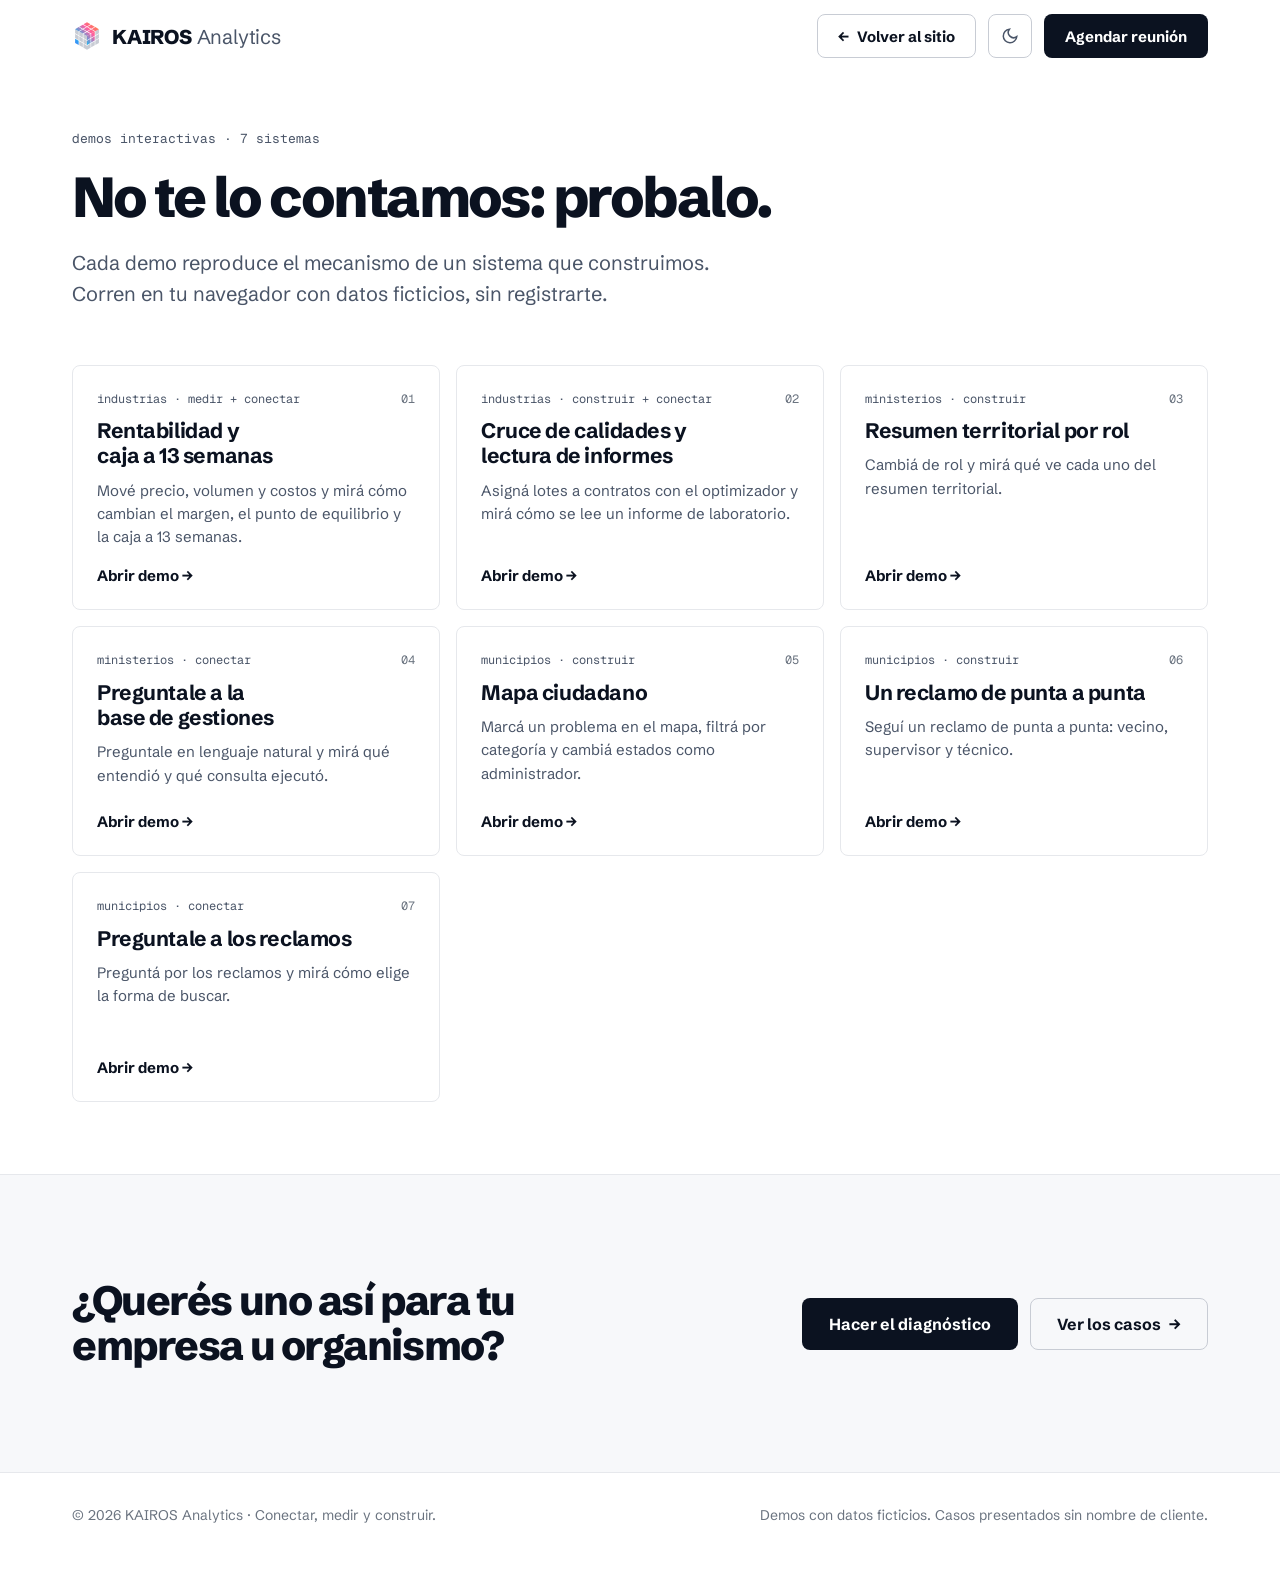
==== demo/index.html @ cbc5ab79 "Demos en una página aparte (/demo); la landing enlaza desde el inicio, el menú y Qué hacemos Co-Auth" ====
<!doctype html>
<html lang="es">
<head>
  <meta charset="utf-8" />
  <meta name="viewport" content="width=device-width, initial-scale=1" />
  <title>Demos · KAIROS Analytics</title>
  <meta name="description" content="Demos interactivas de los sistemas que construimos: costos y caja, cruce de calidades, plataformas de gobierno, reclamos y agentes de IA. Datos ficticios, sin registrarte." />
  <meta name="theme-color" content="#ffffff" media="(prefers-color-scheme: light)" />
  <meta name="theme-color" content="#07080c" media="(prefers-color-scheme: dark)" />
  <meta property="og:type" content="website" />
  <meta property="og:locale" content="es_AR" />
  <meta property="og:site_name" content="KAIROS Analytics" />
  <meta property="og:title" content="Demos interactivas · KAIROS Analytics" />
  <meta property="og:description" content="Probá en tu navegador el mecanismo de los sistemas que construimos, con datos ficticios." />
  <link rel="icon" href="data:image/svg+xml,%3Csvg xmlns='http://www.w3.org/2000/svg' viewBox='0 0 48 48'%3E%3Cdefs%3E%3ClinearGradient id='g' gradientUnits='userSpaceOnUse' x1='0' y1='48' x2='48' y2='0'%3E%3Cstop offset='0' stop-color='%236a5cff'/%3E%3Cstop offset='0.35' stop-color='%2319b8f0'/%3E%3Cstop offset='0.62' stop-color='%23ff5fa2'/%3E%3Cstop offset='0.8' stop-color='%23ff7a59'/%3E%3Cstop offset='1' stop-color='%23ffcb57'/%3E%3C/linearGradient%3E%3C/defs%3E%3Cg fill='%23a9aeb9'%3E%3Cpolygon points='24.00,24.00 18.29,20.70 18.29,27.30 24.00,30.60'/%3E%3Cpolygon points='24.00,31.70 18.29,28.40 18.29,35.00 24.00,38.30'/%3E%3Cpolygon points='24.00,39.40 18.29,36.10 18.29,42.70 24.00,46.00'/%3E%3Cpolygon points='17.33,20.15 11.62,16.85 11.62,23.45 17.33,26.75'/%3E%3Cpolygon points='17.33,27.85 11.62,24.55 11.62,31.15 17.33,34.45'/%3E%3Cpolygon points='17.33,35.55 11.62,32.25 11.62,38.85 17.33,42.15'/%3E%3Cpolygon points='10.67,16.30 4.95,13.00 4.95,19.60 10.67,22.90'/%3E%3Cpolygon points='10.67,24.00 4.95,20.70 4.95,27.30 10.67,30.60'/%3E%3Cpolygon points='24.00,39.40 29.71,36.10 29.71,42.70 24.00,46.00'/%3E%3Cpolygon points='30.67,35.55 36.38,32.25 36.38,38.85 30.67,42.15'/%3E%3Cpolygon points='37.34,16.30 43.05,13.00 43.05,19.60 37.34,22.90'/%3E%3Cpolygon points='37.34,24.00 43.05,20.70 43.05,27.30 37.34,30.60'/%3E%3Cpolygon points='37.34,31.70 43.05,28.40 43.05,35.00 37.34,38.30'/%3E%3C/g%3E%3Cg fill='url%28%23g%29'%3E%3Cpolygon points='10.67,31.70 4.95,28.40 4.95,35.00 10.67,38.30'/%3E%3Cpolygon points='24.00,24.00 29.71,20.70 29.71,27.30 24.00,30.60'/%3E%3Cpolygon points='24.00,31.70 29.71,28.40 29.71,35.00 24.00,38.30'/%3E%3Cpolygon points='30.67,20.15 36.38,16.85 36.38,23.45 30.67,26.75'/%3E%3Cpolygon points='30.67,27.85 36.38,24.55 36.38,31.15 30.67,34.45'/%3E%3Cpolygon points='24.00,24.00 29.71,20.70 24.00,17.40 18.29,20.70'/%3E%3Cpolygon points='17.33,20.15 23.05,16.85 17.33,13.55 11.62,16.85'/%3E%3Cpolygon points='10.67,16.30 16.38,13.00 10.66,9.70 4.95,13.00'/%3E%3Cpolygon points='30.67,20.15 36.38,16.85 30.67,13.55 24.95,16.85'/%3E%3Cpolygon points='24.00,16.30 29.71,13.00 24.00,9.70 18.29,13.00'/%3E%3Cpolygon points='17.33,12.45 23.05,9.15 17.33,5.85 11.62,9.15'/%3E%3Cpolygon points='37.34,16.30 43.05,13.00 37.33,9.70 31.62,13.00'/%3E%3Cpolygon points='30.67,12.45 36.38,9.15 30.67,5.85 24.95,9.15'/%3E%3Cpolygon points='24.00,8.60 29.71,5.30 24.00,2.00 18.29,5.30'/%3E%3C/g%3E%3C/svg%3E" />
  <link rel="preconnect" href="https://fonts.googleapis.com" />
  <link rel="preconnect" href="https://fonts.gstatic.com" crossorigin />
  <link rel="stylesheet" href="https://fonts.googleapis.com/css2?family=Schibsted+Grotesk:wght@400;500;700;800&family=Geist+Mono:wght@400;500&display=swap" />
  <link rel="stylesheet" href="../tokens.css" />
  <link rel="stylesheet" href="../styles.css" />
  <script>try { var t = localStorage.getItem("theme"); if (t) document.documentElement.dataset.theme = t; } catch (e) {}</script>
</head>
<body class="demo-page">
<a class="skip" href="#main">Saltar al contenido</a>

<header class="nav" id="nav">
  <div class="wrap nav-bar">
    <a class="logo" href="../" aria-label="Volver al inicio">
      <svg class="logo-mark" aria-hidden="true" width="30" height="30" viewBox="0 0 48 48">
        <defs><linearGradient id="gLogo" gradientUnits="userSpaceOnUse" x1="0" y1="48" x2="48" y2="0"><stop offset="0" style="stop-color:var(--g1)"/><stop offset="0.35" style="stop-color:var(--g2)"/><stop offset="0.62" style="stop-color:var(--g3)"/><stop offset="0.8" style="stop-color:var(--g4)"/><stop offset="1" style="stop-color:var(--g5)"/></linearGradient></defs>
        <g style="fill: var(--line-strong)"><polygon points="24.00,24.00 18.29,20.70 18.29,27.30 24.00,30.60"/><polygon points="24.00,31.70 18.29,28.40 18.29,35.00 24.00,38.30"/><polygon points="24.00,39.40 18.29,36.10 18.29,42.70 24.00,46.00"/><polygon points="17.33,20.15 11.62,16.85 11.62,23.45 17.33,26.75"/><polygon points="17.33,27.85 11.62,24.55 11.62,31.15 17.33,34.45"/><polygon points="17.33,35.55 11.62,32.25 11.62,38.85 17.33,42.15"/><polygon points="10.67,16.30 4.95,13.00 4.95,19.60 10.67,22.90"/><polygon points="10.67,24.00 4.95,20.70 4.95,27.30 10.67,30.60"/><polygon points="24.00,39.40 29.71,36.10 29.71,42.70 24.00,46.00"/><polygon points="30.67,35.55 36.38,32.25 36.38,38.85 30.67,42.15"/><polygon points="37.34,16.30 43.05,13.00 43.05,19.60 37.34,22.90"/><polygon points="37.34,24.00 43.05,20.70 43.05,27.30 37.34,30.60"/><polygon points="37.34,31.70 43.05,28.40 43.05,35.00 37.34,38.30"/></g>
        <g fill="url(#gLogo)"><polygon points="10.67,31.70 4.95,28.40 4.95,35.00 10.67,38.30"/><polygon points="24.00,24.00 29.71,20.70 29.71,27.30 24.00,30.60"/><polygon points="24.00,31.70 29.71,28.40 29.71,35.00 24.00,38.30"/><polygon points="30.67,20.15 36.38,16.85 36.38,23.45 30.67,26.75"/><polygon points="30.67,27.85 36.38,24.55 36.38,31.15 30.67,34.45"/><polygon points="24.00,24.00 29.71,20.70 24.00,17.40 18.29,20.70"/><polygon points="17.33,20.15 23.05,16.85 17.33,13.55 11.62,16.85"/><polygon points="10.67,16.30 16.38,13.00 10.66,9.70 4.95,13.00"/><polygon points="30.67,20.15 36.38,16.85 30.67,13.55 24.95,16.85"/><polygon points="24.00,16.30 29.71,13.00 24.00,9.70 18.29,13.00"/><polygon points="17.33,12.45 23.05,9.15 17.33,5.85 11.62,9.15"/><polygon points="37.34,16.30 43.05,13.00 37.33,9.70 31.62,13.00"/><polygon points="30.67,12.45 36.38,9.15 30.67,5.85 24.95,9.15"/><polygon points="24.00,8.60 29.71,5.30 24.00,2.00 18.29,5.30"/></g>
      </svg>
      <span class="logo-text"><b>KAIROS</b> Analytics</span>
    </a>
    <div class="nav-actions">
      <a class="btn btn-ghost btn-sm demo-back" href="../"><span class="arrow" aria-hidden="true">←</span> Volver al sitio</a>
      <button class="icon-btn" id="themeBtn" aria-label="Cambiar a tema oscuro" title="Cambiar tema">
        <svg class="i-moon" width="18" height="18" viewBox="0 0 24 24" fill="none" stroke="currentColor" stroke-width="2"><path d="M21 12.8A9 9 0 1 1 11.2 3a7 7 0 0 0 9.8 9.8z"/></svg>
        <svg class="i-sun" width="18" height="18" viewBox="0 0 24 24" fill="none" stroke="currentColor" stroke-width="2" stroke-linecap="round"><circle cx="12" cy="12" r="4"/><path d="M12 2v2M12 20v2M4.9 4.9l1.4 1.4M17.7 17.7l1.4 1.4M2 12h2M20 12h2M4.9 19.1l1.4-1.4M17.7 6.3l1.4-1.4"/></svg>
      </button>
      <a class="btn btn-primary btn-sm nav-cta" href="../#contacto">Agendar reunión</a>
    </div>
  </div>
</header>

<main id="main">
<section class="hero demo-hero">
  <div class="wrap">
    <div class="section-head">
      <div class="label">demos interactivas · <span id="demoCount">7</span> sistemas</div>
      <h1>No te lo contamos: probalo.</h1>
      <p class="lead">Cada demo reproduce el mecanismo de un sistema que construimos. Corren en tu navegador con datos ficticios, sin registrarte.</p>
    </div>
    <div class="demo-tiles" id="demoTiles"></div>
  </div>
</section>

<section class="section-alt demo-cta">
  <div class="wrap demo-cta-bar">
    <h2>¿Querés uno así para tu empresa u organismo?</h2>
    <div class="actions">
      <a class="btn btn-primary" href="../#contacto">Hacer el diagnóstico</a>
      <a class="btn btn-secondary" href="../#casos">Ver los casos <span class="arrow" aria-hidden="true">→</span></a>
    </div>
  </div>
</section>
</main>

<footer>
  <div class="wrap">
    <span>© <span id="year">2026</span> <span data-brand>KAIROS Analytics</span> · Conectar, medir y construir.</span>
    <span>Demos con datos ficticios. Casos presentados sin nombre de cliente.</span>
  </div>
</footer>

<!-- ============================ MODAL DEMO ============================ -->
<div class="modal" id="demoModal" role="dialog" aria-modal="true" aria-labelledby="demoTitle" hidden>
  <div class="modal-backdrop" data-close></div>
  <div class="modal-dialog">
    <div class="modal-head">
      <div>
        <h3 id="demoTitle">Demo</h3>
        <p id="demoSub"></p>
      </div>
      <div class="modal-actions">
        <button class="btn btn-ghost btn-sm" id="demoShare" type="button">Copiar enlace</button>
        <button class="icon-btn" data-close aria-label="Cerrar demo">
          <svg width="18" height="18" viewBox="0 0 24 24" fill="none" stroke="currentColor" stroke-width="2" stroke-linecap="round"><path d="M6 6l12 12M18 6L6 18"/></svg>
        </button>
      </div>
    </div>
    <div class="modal-body" id="demoBody"></div>
  </div>
</div>

<div class="toast" id="toast" role="status" aria-live="polite"></div>

<script src="../data.js"></script>
<script src="../demos.js"></script>
<script src="demo.js"></script>
</body>
</html>
---- tokens.css ----
/* ==========================================================================
   Línea estética "Mosaico de datos" — tokens
   Mismos nombres que usa landing_v2/styles.css (--bg, --surface, --ink, --line,
   --brand, --accent, --ok…), para migrar reemplazando valores.
   Tema: claro por defecto; oscuro por preferencia del sistema o data-theme.
   ========================================================================== */

:root {
  /* Fondos y superficies */
  --bg: #ffffff;
  --bg-alt: #f7f8fa;
  --surface: #ffffff;
  --surface-2: #f0f2f5;      /* celda vacía del mosaico, chips, fondos de control */

  /* Texto */
  --ink: #0b1220;            /* titulares, texto principal, botón primario */
  --ink-2: #4a5568;          /* párrafos, navegación, etiquetas mono */
  --ink-3: #6b7480;          /* notas al pie; no usar por debajo de 13px */

  /* Líneas */
  --line: #e6e8ec;           /* divisores */
  --line-strong: #c8ccd4;    /* borde de botón secundario y de inputs */

  /* Gradiente: el único color de la página. Siempre los 5 tonos, en este orden. */
  --g1: #6a5cff;             /* violeta */
  --g2: #19b8f0;             /* cian */
  --g3: #ff5fa2;             /* rosa */
  --g4: #ff7a59;             /* coral */
  --g5: #ffcb57;             /* ámbar */
  --gradient: linear-gradient(35deg, var(--g1) 0%, var(--g2) 35%, var(--g3) 62%, var(--g4) 80%, var(--g5) 100%);
  --gradient-x: linear-gradient(90deg, var(--g1) 0%, var(--g2) 35%, var(--g3) 62%, var(--g4) 80%, var(--g5) 100%);

  /* Color sólido para lo interactivo que no puede llevar gradiente (links, foco) */
  --brand: #5546e8;
  --brand-soft: #eceaff;
  --accent: var(--g4);

  /* Semánticos: solo dentro de demos y estados, nunca como decoración */
  --ok: #1f8a5b;
  --ok-soft: #dcf1e5;
  --warn: #a86a12;
  --warn-soft: #fbf0d9;
  --bad: #c2453b;
  --bad-soft: #f8e0dd;
  --info: #2f6fd0;
  --info-soft: #e0eaf7;

  /* Forma */
  --radius: 8px;             /* botones, inputs, tarjetas */
  --radius-sm: 6px;
  --shadow: none;            /* la línea separa; no hay sombras */
  --maxw: 1296px;            /* 1440 − 2 × 72 */
  --gutter: 72px;            /* 24px en móvil */

  /* Módulo del mosaico */
  --cell: 48px;
  --cell-gap: 3px;

  /* Tipografía */
  --font: "Schibsted Grotesk", "Helvetica Neue", Arial, sans-serif;
  --font-display: var(--font);
  --font-mono: "Geist Mono", ui-monospace, "SFMono-Regular", Menlo, monospace;

  color-scheme: light;
}

@media (prefers-color-scheme: dark) {
  :root:not([data-theme="light"]) {
    --bg: #07080c;
    --bg-alt: #0c0e14;
    --surface: #101219;
    --surface-2: #12141c;
    --ink: #ffffff;
    --ink-2: #b3b8c7;
    --ink-3: #8b91a3;
    --line: #1c1f29;
    --line-strong: #3a3f4d;
    --g1: #7a6dff;
    --brand: #9a90ff;
    --brand-soft: #1b1a3a;
    --ok: #5cc48c;
    --ok-soft: #173326;
    --warn: #e5b45a;
    --warn-soft: #362a12;
    --bad: #ef7f73;
    --bad-soft: #3b1d1a;
    --info: #86aee6;
    --info-soft: #1a2a40;
    color-scheme: dark;
  }
}

:root[data-theme="dark"] {
  --bg: #07080c;
  --bg-alt: #0c0e14;
  --surface: #101219;
  --surface-2: #12141c;
  --ink: #ffffff;
  --ink-2: #b3b8c7;
  --ink-3: #8b91a3;
  --line: #1c1f29;
  --line-strong: #3a3f4d;
  --g1: #7a6dff;
  --brand: #9a90ff;
  --brand-soft: #1b1a3a;
  --ok: #5cc48c;
  --ok-soft: #173326;
  --warn: #e5b45a;
  --warn-soft: #362a12;
  --bad: #ef7f73;
  --bad-soft: #3b1d1a;
  --info: #86aee6;
  --info-soft: #1a2a40;
  color-scheme: dark;
}
---- styles.css ----
/* ==========================================================================
   Landing — estilos
   Línea estética "Mosaico de datos" (ver ../linea_estética/README.md).
   Todo el color sale de tokens.css: acá no hay colores literales.
   Movimiento: suave, corto y desactivado con prefers-reduced-motion.
   ========================================================================== */

:root {
  --brand-2: var(--brand);
  --accent-soft: var(--warn-soft);
  --nav-h: 72px;
  --section-y: 104px;
  --ease: cubic-bezier(.2, .7, .2, 1);
}

* { box-sizing: border-box; }
html { scroll-behavior: smooth; scroll-padding-top: calc(var(--nav-h) + 8px); }
body {
  margin: 0;
  background: var(--bg);
  color: var(--ink);
  font-family: var(--font);
  font-size: 16px;
  line-height: 1.55;
  -webkit-font-smoothing: antialiased;
  overflow-x: hidden;
}
img, svg { max-width: 100%; }
a { color: var(--brand); }
button, input, select, textarea { font: inherit; color: inherit; }
h1, h2, h3, h4 { margin: 0; text-wrap: balance; }
h1 { font-size: clamp(40px, min(5.2vw, 8.4vh), 74px); line-height: 1.02; font-weight: 800; letter-spacing: -0.045em; }
h2 { font-size: clamp(30px, 3.2vw, 44px); line-height: 1.08; font-weight: 800; letter-spacing: -0.035em; }
h3 { font-size: 24px; line-height: 1.2; font-weight: 700; letter-spacing: -0.02em; }
h4 { font-size: 20px; line-height: 1.2; font-weight: 700; letter-spacing: -0.02em; }
p { margin: 0 0 1em; }
.wrap { max-width: calc(var(--maxw) + 2 * var(--gutter)); margin-inline: auto; padding-inline: var(--gutter); }
.skip { position: absolute; left: -999px; top: 8px; background: var(--ink); color: var(--bg); padding: 8px 12px; border-radius: var(--radius); z-index: 100; }
.skip:focus { left: 8px; }
:focus-visible { outline: 2px solid var(--brand); outline-offset: 3px; }

.label { font-family: var(--font-mono); font-size: 13px; color: var(--ink-2); }
.label-sm { font-family: var(--font-mono); font-size: 12px; color: var(--ink-2); }
.lead { margin: 0; max-width: 560px; font-size: 20px; color: var(--ink-2); }

/* ---------- Navegación ---------- */
.nav {
  position: sticky; top: 0; z-index: 40;
  background: color-mix(in srgb, var(--bg) 82%, transparent);
  backdrop-filter: saturate(1.4) blur(14px); -webkit-backdrop-filter: saturate(1.4) blur(14px);
  border-bottom: 1px solid transparent; transition: border-color .3s;
}
.nav.scrolled { border-bottom-color: var(--line); }
.nav-bar { height: var(--nav-h); display: flex; align-items: center; justify-content: space-between; gap: 24px; }
.logo { display: flex; align-items: center; gap: 10px; font-size: 20px; font-weight: 800; letter-spacing: -0.03em; color: var(--ink); text-decoration: none; white-space: nowrap; }
.logo-text { font-weight: 400; color: var(--ink-2); letter-spacing: -0.01em; }
.logo-text b { font-weight: 800; color: var(--ink); }
.logo-mark { flex: none; transition: transform .5s var(--ease); }
.logo:hover .logo-mark { transform: rotate(-8deg) scale(1.06); }
.nav-links { display: flex; gap: 32px; font-size: 15px; font-weight: 500; }
.nav-links a { color: var(--ink-2); text-decoration: none; position: relative; padding-block: 6px; transition: color .2s; }
.nav-links a::after { content: ""; position: absolute; left: 0; right: 0; bottom: 0; height: 2px; background: var(--ink); transform: scaleX(0); transform-origin: left; transition: transform .35s var(--ease); }
.nav-links a:hover, .nav-links a[aria-current] { color: var(--ink); }
.nav-links a[aria-current]::after { transform: scaleX(1); }
.nav-actions { display: flex; gap: 12px; align-items: center; }
.icon-btn { width: 44px; height: 44px; display: grid; place-items: center; border-radius: var(--radius); border: 1px solid var(--line-strong); background: transparent; cursor: pointer; color: var(--ink-2); transition: color .2s, border-color .2s; }
.icon-btn:hover { color: var(--ink); border-color: var(--ink); }
#themeBtn .i-sun { display: none; }
:root[data-theme="dark"] #themeBtn .i-sun { display: block; }
:root[data-theme="dark"] #themeBtn .i-moon { display: none; }
@media (prefers-color-scheme: dark) {
  :root:not([data-theme="light"]) #themeBtn .i-sun { display: block; }
  :root:not([data-theme="light"]) #themeBtn .i-moon { display: none; }
}
.menu-btn { display: none; }
.mobile-menu { display: none; border-top: 1px solid var(--line); }
.mobile-menu.open { display: block; animation: fadeUp .25s var(--ease); }
.mobile-menu a { display: block; padding: 14px var(--gutter); color: var(--ink); text-decoration: none; border-bottom: 1px solid var(--line); font-weight: 500; }
/* Barra de lectura: una línea fina con el gradiente de la línea */
.progress { position: absolute; left: 0; right: 0; bottom: -1px; height: 2px; pointer-events: none; }
.progress i { display: block; height: 100%; background: var(--gradient-x); transform: scaleX(0); transform-origin: left; }

/* ---------- Botones: ninguno lleva gradiente ---------- */
.btn { height: 52px; padding: 0 26px; display: inline-flex; align-items: center; justify-content: center; gap: 8px; border-radius: var(--radius); border: 1px solid transparent; font: 700 16px var(--font); text-decoration: none; cursor: pointer; white-space: nowrap; transition: transform .2s var(--ease), border-color .2s, background-color .2s; }
.btn:hover { transform: translateY(-2px); }
.btn:active { transform: none; }
.btn-sm { height: 44px; padding: 0 20px; font-size: 15px; }
.btn-primary { background: var(--ink); color: var(--bg); }
.btn-secondary, .btn-ghost { background: transparent; color: var(--ink); border-color: var(--line-strong); }
.btn-secondary:hover, .btn-ghost:hover { border-color: var(--ink); }
.btn[disabled] { opacity: .45; cursor: not-allowed; transform: none; }
.arrow { display: inline-block; transition: transform .25s var(--ease); }
:is(.btn, .tile-btn):hover .arrow, .tile:hover .arrow { transform: translateX(4px); }
.link-btn { background: none; border: 0; padding: 0; color: var(--ink-2); text-decoration: underline; text-underline-offset: 3px; cursor: pointer; font: inherit; }
.link-btn:hover { color: var(--ink); }

/* ---------- Secciones ---------- */
section { padding-block: var(--section-y); border-top: 1px solid var(--line); }
.hero { border-top: 0; padding-top: 56px; padding-bottom: 72px; }
.section-alt { background: var(--bg-alt); }
.section-head { display: flex; flex-direction: column; gap: 20px; max-width: 860px; margin-bottom: 56px; }
.section-head .lead { max-width: 680px; }
.split { display: grid; grid-template-columns: minmax(0, 1fr) 576px; gap: 72px; align-items: center; }
.split-even { grid-template-columns: minmax(0, 1.1fr) minmax(0, 1fr); align-items: start; }
.stack-text { display: flex; flex-direction: column; gap: 26px; }
.actions { display: flex; flex-wrap: wrap; gap: 12px; }

/* ---------- Inicio ---------- */
.hero .stack-text > * { animation: fadeUp .8s var(--ease) both; }
.hero .stack-text > :nth-child(2) { animation-delay: .08s; }
.hero .stack-text > :nth-child(3) { animation-delay: .16s; }
.hero .stack-text > :nth-child(4) { animation-delay: .24s; }

.graphic { margin: 0; min-width: 0; }
.mosaic { display: block; width: 100%; height: auto; }
.mosaic .cell-off { fill: var(--surface-2); }
.mosaic .cell-on { transform-box: fill-box; transform-origin: center; opacity: 0; transform: scale(.4); transition: opacity .5s var(--ease) var(--d), transform .6s var(--ease) var(--d); }
#mosaic.built .cell-on { opacity: 1; transform: none; }
#mosaic.built .cell-on.blink { opacity: .35; transition-delay: 0s; transition-duration: .45s; }
.mosaic .axis path { fill: none; stroke: var(--ink-3); stroke-width: 2; stroke-linecap: round; }
.mosaic .axis polygon { fill: var(--ink-3); }
.caption { display: flex; justify-content: space-between; gap: 16px; margin-top: 10px; }
.caption span:last-child::after { content: " →"; }

/* Franja de datos */
.proof { list-style: none; margin: 64px 0 0; padding: 0; display: grid; grid-template-columns: repeat(4, minmax(0, 1fr)); gap: 32px; }
.proof li { border-top: 1px solid var(--line-strong); padding-top: 18px; display: flex; flex-direction: column; gap: 6px; }
.proof b { font-size: clamp(34px, 3.4vw, 48px); line-height: 1; font-weight: 800; letter-spacing: -0.04em; font-variant-numeric: tabular-nums; }
.proof li > span { color: var(--ink-2); font-size: 15px; max-width: 260px; }
.proof li:nth-child(2) { transition-delay: .08s; }
.proof li:nth-child(3) { transition-delay: .16s; }
.proof li:nth-child(4) { transition-delay: .24s; }

/* ---------- Grillas de líneas finas, sin tarjetas ---------- */
.ruled { display: grid; column-gap: 48px; margin: 0; padding: 0; list-style: none; }
.cols-3 { grid-template-columns: repeat(3, minmax(0, 1fr)); }
.cols-5 { grid-template-columns: repeat(5, minmax(0, 1fr)); column-gap: 32px; }
.rule-item { border-top: 1px solid var(--line-strong); padding: 24px 0 40px; display: flex; flex-direction: column; gap: 10px; }
.rule-item > b { font-size: 18px; font-weight: 700; letter-spacing: -0.01em; line-height: 1.3; }
.rule-item > span { color: var(--ink-2); margin: 0; }

/* ---------- Qué hacemos: los tres ejes como pestañas ---------- */
.ejes { display: grid; grid-template-columns: minmax(0, 4fr) minmax(0, 8fr); gap: 72px; align-items: start; }
.ejes-tabs { display: flex; flex-direction: column; position: sticky; top: calc(var(--nav-h) + 32px); }
.eje-tab {
  display: grid; grid-template-columns: 36px 1fr; gap: 2px 12px; align-items: baseline; text-align: left;
  background: none; border: 0; border-top: 1px solid var(--line-strong); padding: 20px 0; cursor: pointer; color: var(--ink-3);
  position: relative; transition: color .25s;
}
.eje-tab:last-child { border-bottom: 1px solid var(--line-strong); }
.eje-tab::before { content: ""; position: absolute; left: 0; top: -1px; height: 2px; width: 100%; background: var(--ink); transform: scaleX(0); transform-origin: left; transition: transform .45s var(--ease); }
.eje-tab[aria-selected="true"]::before { transform: scaleX(1); }
.eje-tab .label { grid-row: span 2; }
.eje-verbo { font-size: clamp(40px, 4.6vw, 68px); line-height: 1; font-weight: 800; letter-spacing: -0.05em; }
.eje-nombre { grid-column: 2; font-size: 15px; font-weight: 500; color: var(--ink-2); max-height: 0; opacity: 0; overflow: hidden; transition: max-height .35s var(--ease), opacity .35s, margin .35s; }
.eje-tab:hover, .eje-tab[aria-selected="true"] { color: var(--ink); }
.eje-tab[aria-selected="true"] .eje-nombre { max-height: 3em; opacity: 1; margin-top: 8px; }
.eje-frase { margin: 0 0 32px; font-weight: 700; font-size: clamp(24px, 2.3vw, 32px); line-height: 1.2; letter-spacing: -0.025em; text-wrap: balance; max-width: 720px; }
.eje-pasos { display: grid; grid-template-columns: repeat(3, minmax(0, 1fr)); gap: 32px; }
.eje-paso { border-top: 1px solid var(--line-strong); padding-top: 16px; }
.eje-paso .label { margin-bottom: 10px; }
.eje-paso p { margin: 0; color: var(--ink-2); }
.eje-paso:last-child p { color: var(--ink); font-weight: 500; }
.eje-incluye { margin: 40px 0 14px; }
.chips-list { list-style: none; margin: 0; padding: 0; display: grid; grid-template-columns: repeat(2, minmax(0, 1fr)); gap: 0 32px; }
.chips-list li { border-top: 1px solid var(--line); padding: 14px 0; display: grid; gap: 2px; }
.chips-list span { color: var(--ink-2); font-size: 15px; }

/* Cambio de pestaña */
.swap { animation: fadeUp .45s var(--ease) both; }
@keyframes fadeUp { from { opacity: 0; transform: translateY(14px); } to { opacity: 1; transform: none; } }

/* ---------- Galería de demos ---------- */
.demo-tiles { display: grid; grid-template-columns: repeat(auto-fill, minmax(280px, 1fr)); gap: 16px; }
.tile {
  position: relative; display: flex; flex-direction: column; gap: 10px; padding: 24px; min-height: 230px;
  background: var(--surface); border: 1px solid var(--line); border-radius: var(--radius);
  transition: border-color .25s, transform .35s var(--ease), opacity .7s var(--ease) var(--d);
}
.tile.reveal { transition: border-color .25s, transform .7s var(--ease) var(--d), opacity .7s var(--ease) var(--d); }
.tile.reveal.in:hover, .tile:hover { border-color: var(--ink); transform: translateY(-4px); transition-delay: 0s; }
/* Al pasar el cursor, una línea del gradiente aparece arriba de la tarjeta */
.tile::before { content: ""; position: absolute; left: -1px; right: -1px; top: -1px; height: 3px; border-radius: var(--radius) var(--radius) 0 0; background: var(--gradient-x); transform: scaleX(0); transform-origin: left; transition: transform .5s var(--ease); }
.tile:hover::before, .tile:focus-within::before { transform: scaleX(1); }
.tile-top { display: flex; justify-content: space-between; gap: 12px; }
.tile-n { color: var(--ink-3); }
.tile h3 { font-size: 21px; }
.tile p { margin: 0; color: var(--ink-2); font-size: 15px; }
.tile-btn { margin-top: auto; align-self: flex-start; background: none; border: 0; padding: 8px 0 0; font: 700 15px var(--font); color: var(--ink); cursor: pointer; }
/* Toda la tarjeta es clicable */
.tile-btn::after { content: ""; position: absolute; inset: 0; border-radius: var(--radius); }

/* ---------- Sectores y casos ---------- */
.vtabs { display: flex; gap: 8px; margin-bottom: 48px; padding: 4px; border: 1px solid var(--line-strong); border-radius: calc(var(--radius) + 4px); width: fit-content; max-width: 100%; }
.vtab { padding: 10px 22px; background: none; border: 0; border-radius: var(--radius); cursor: pointer; text-align: left; display: flex; flex-direction: column; gap: 0; color: var(--ink-2); transition: background-color .25s, color .25s; }
.vtab b { font-size: 18px; font-weight: 700; letter-spacing: -0.02em; }
.vtab span { font-family: var(--font-mono); font-size: 12px; opacity: .8; }
.vtab:hover { color: var(--ink); }
.vtab[aria-selected="true"] { background: var(--ink); color: var(--bg); }
.sector { align-items: start; margin-bottom: 56px; }
.sector .stack-text { gap: 20px; }
.sector-frase { margin: 0; font-weight: 800; font-size: clamp(26px, 2.6vw, 36px); line-height: 1.1; letter-spacing: -0.035em; text-wrap: balance; }
.rasgos { display: grid; align-content: start; }
.rasgos .label { margin-bottom: 12px; }
.benefit { border-top: 1px solid var(--line); padding: 14px 0; display: grid; gap: 2px; }
.benefit b { font-weight: 700; }
.benefit span { color: var(--ink-2); }
.sector-sub { margin-bottom: 16px; }
.sector-ejes { margin-bottom: 40px; }
.svc-mini { font-size: 28px; line-height: 1; font-weight: 800; letter-spacing: -0.035em; }

.graphic-panel {
  display: flex; flex-direction: column; align-items: center; gap: 18px; padding: 56px 24px;
  background: linear-gradient(var(--line) 1px, transparent 1px) 0 0 / 32px 32px,
              linear-gradient(90deg, var(--line) 1px, transparent 1px) 0 0 / 32px 32px,
              var(--bg);
  border: 1px solid var(--line); border-radius: var(--radius);
}
.graphic-bars, .graphic-map, .graphic-axis { width: 408px; max-width: 100%; }
.bars, .map { display: block; width: 100%; height: auto; }
.map .cell-off { fill: var(--surface-2); }
.bars rect, .map .cell-on { transform-box: fill-box; transition: transform .8s var(--ease) var(--d), opacity .6s var(--ease) var(--d); }
.bars rect { transform-origin: bottom; transform: scaleY(0); }
.map .cell-on { transform-origin: center; transform: scale(0); }
.graphic-panel.in .bars rect, .graphic-panel.in .map .cell-on { transform: none; }
.graphic-panel.in .bar-alert { animation: alertPulse 2.4s ease-in-out 1.4s infinite; }
@keyframes alertPulse { 50% { opacity: .35; } }
.graphic-axis { display: flex; justify-content: space-between; gap: 16px; }

.subgroup { margin-bottom: 48px; }
.subgroup:last-child { margin-bottom: 0; }
.subgroup-head { display: flex; align-items: baseline; gap: 14px; flex-wrap: wrap; margin-bottom: 20px; }
.subgroup-head span { font-family: var(--font-mono); font-size: 13px; color: var(--ink-2); }
.steps-note { display: flex; gap: 8px; flex-wrap: wrap; margin: -6px 0 20px; font-size: 15px; color: var(--ink-2); align-items: center; }
.steps-note .st { font-family: var(--font-mono); font-size: 12px; padding: 4px 10px; border-radius: var(--radius-sm); border: 1px solid var(--line-strong); }
.cards { display: grid; gap: 20px; grid-template-columns: repeat(2, minmax(0, 1fr)); }
.cards:has(.pcard:only-child) { grid-template-columns: 1fr; }
.pcard { background: var(--surface); border: 1px solid var(--line); border-radius: var(--radius); padding: 28px; display: flex; flex-direction: column; gap: 18px; min-width: 0; transition: border-color .25s; }
.pcard:hover { border-color: var(--line-strong); }
.pcard-top { display: flex; justify-content: space-between; gap: 16px; align-items: flex-start; }
.pcard h4 { margin: 6px 0 4px; }
.pcard .client { font-size: 14px; color: var(--ink-3); }
.pcard-lead { color: var(--ink-2); margin: 0; }
.pcols { display: grid; gap: 24px; grid-template-columns: repeat(2, minmax(0, 1fr)); }
.pcol { border-top: 1px solid var(--line); padding-top: 12px; }
.pcol b { font-family: var(--font-mono); font-weight: 400; font-size: 12px; color: var(--ink-2); display: block; margin-bottom: 6px; }
.pcol ul { margin: 0; padding-left: 18px; font-size: 15px; color: var(--ink-2); }
.pcol li { margin: 3px 0; }
.stack { display: flex; flex-wrap: wrap; gap: 6px; }
.stack span { font-family: var(--font-mono); font-size: 12px; padding: 3px 8px; border-radius: var(--radius-sm); border: 1px solid var(--line); color: var(--ink-2); }
details.more { border-top: 1px solid var(--line); padding-top: 14px; font-size: 15px; color: var(--ink-2); margin-top: auto; }
details.more summary { cursor: pointer; color: var(--ink); font-weight: 700; list-style: none; display: flex; justify-content: space-between; align-items: center; }
details.more summary::-webkit-details-marker { display: none; }
details.more summary::after { content: "+"; font-family: var(--font-mono); font-size: 18px; font-weight: 400; transition: transform .3s var(--ease); }
details.more[open] summary::after { transform: rotate(45deg); }
details.more[open] > :not(summary) { animation: fadeUp .35s var(--ease); }
details.more p { margin: 12px 0 0; }
.arq { margin: 10px 0 0; }
.arq > div { display: grid; grid-template-columns: 150px minmax(0, 1fr); gap: 2px 16px; padding: 8px 0; border-bottom: 1px solid var(--line); }
.arq dt { font-weight: 700; color: var(--ink); }
.arq dd { margin: 0; }

/* ---------- Cómo trabajamos: una línea que se completa paso a paso ---------- */
.method { position: relative; }
.method-track { position: absolute; left: 0; right: 0; top: 0; height: 2px; z-index: 1; }
.method-track i { display: block; height: 100%; background: var(--gradient-x); transform: scaleX(0); transform-origin: left; transition: transform 1.6s var(--ease) .2s; }
.method.in .method-track i { transform: scaleX(1); }
.method .rule-item { opacity: 0; transform: translateY(16px); transition: opacity .6s var(--ease) calc(var(--d) + .2s), transform .6s var(--ease) calc(var(--d) + .2s); }
.method.in .rule-item { opacity: 1; transform: none; }

/* ---------- Equipo ---------- */
.team { display: grid; gap: 48px; grid-template-columns: repeat(2, minmax(0, 1fr)); }
.member { border-top: 1px solid var(--line-strong); padding-top: 24px; display: grid; grid-template-columns: 120px minmax(0, 1fr); gap: 24px; align-items: start; }
.member img { width: 120px; height: 120px; object-fit: cover; object-position: center top; border-radius: var(--radius); border: 1px solid var(--line); display: block; filter: grayscale(1); transition: filter .5s; }
.member:hover img { filter: none; }
.member h3 { margin-bottom: 4px; }
.member p { color: var(--ink-2); margin: 12px 0 0; }
.member-links { display: flex; gap: 20px; font-weight: 700; }
.member-links a { text-decoration: none; }
.member-links a:hover { text-decoration: underline; text-underline-offset: 3px; }

/* ---------- Contacto ---------- */
.contact-direct { list-style: none; margin: 0; padding: 0; display: grid; gap: 8px; font-size: 15px; }
.contact-direct li { display: flex; gap: 14px; align-items: baseline; flex-wrap: wrap; }
.contact-direct a { color: var(--ink); font-weight: 500; }
.contact-form { display: grid; gap: 8px; }
.form-row { display: grid; grid-template-columns: 1fr 1fr; gap: 12px; }
.form-row > div { display: grid; gap: 8px; }
.contact-form label { font-family: var(--font-mono); font-size: 13px; color: var(--ink-2); margin-top: 8px; }
.contact-form select, .contact-form input, .contact-form textarea { min-height: 52px; padding: 0 16px; border-radius: var(--radius); border: 1px solid var(--line-strong); background: var(--bg); color: var(--ink); width: 100%; transition: border-color .2s; }
.contact-form textarea { padding: 14px 16px; resize: vertical; min-height: 120px; }
.contact-form :is(input, select, textarea):focus { border-color: var(--ink); outline: none; }
.contact-form .btn { margin-top: 16px; }
.form-note { margin: 4px 0 0; }

/* Diagnóstico inicial en tres pasos */
.diag-step { display: grid; gap: 8px; }
.diag-step[hidden], .diag-step [hidden], #confian[hidden] { display: none; }
.diag-step > .link-btn { justify-self: start; margin-top: 4px; }
.diag-step h3 { margin: 0 0 4px; font-size: 22px; letter-spacing: -0.02em; outline: none; }
.contact-form .opt { color: var(--ink-3); }
.diag-steps { list-style: none; margin: 0; padding: 0; display: flex; gap: 8px; flex-wrap: wrap; }
.diag-steps li { padding: 6px 12px; border: 1px solid var(--line-strong); border-radius: var(--radius-sm); color: var(--ink-3); transition: color .2s, border-color .2s; }
.diag-steps li.on { color: var(--ink); border-color: var(--ink); }
.diag-q { border: 0; border-top: 1px solid var(--line); margin: 0; padding: 18px 0 6px; min-width: 0; }
.diag-q legend { padding: 0; margin-bottom: 12px; font-weight: 700; display: grid; gap: 4px; }
.diag-opts { display: grid; grid-template-columns: repeat(2, minmax(0, 1fr)); gap: 8px; }
.contact-form .diag-opts label { position: relative; margin: 0;font: 15px/1.35 var(--font); color: var(--ink); cursor: pointer; }
.diag-opts label span { display: block; height: 100%; padding: 10px 14px; border: 1px solid var(--line-strong); border-radius: var(--radius); transition: border-color .2s, background-color .2s; }
.diag-opts label:hover span { border-color: var(--ink); }
.contact-form .diag-opts input { position: absolute; opacity: 0; width: 1px; height: 1px; min-height: 0; padding: 0; }
.diag-opts input:checked + span { background: var(--ink); color: var(--bg); border-color: var(--ink); }
.diag-opts input:focus-visible + span { outline: 2px solid var(--brand); outline-offset: 2px; }
.diag-nav { display: flex; gap: 12px; flex-wrap: wrap; align-items: center; }
.diag-ejes { display: grid; gap: 18px; margin-top: 8px; }
.diag-eje { display: grid; gap: 6px; }
.diag-eje > span { color: var(--ink-2); font-size: 15px; }
.diag-eje-head { display: flex; justify-content: space-between; gap: 12px; align-items: baseline; }
.meter { height: 10px; border-radius: 99px; background: var(--surface-2); overflow: hidden; }
.meter i { display: block; height: 100%; background: var(--gradient-x); border-radius: inherit; }
.diag-foco { margin-top: 24px; padding: 18px 20px; border: 1px solid var(--line-strong); border-radius: var(--radius); display: grid; gap: 6px; }
.diag-foco p { margin: 0; color: var(--ink-2); }

/* Sectores: segundo nivel de pestañas y sectores sin caso publicado */
.stabs { display: flex; gap: 8px; flex-wrap: wrap; margin: -28px 0 40px; }
.stab { padding: 8px 16px; background: none; border: 1px solid var(--line-strong); border-radius: var(--radius); cursor: pointer; font-weight: 700; color: var(--ink-2); transition: border-color .2s, color .2s, background-color .2s; }
.stab:hover { color: var(--ink); border-color: var(--ink); }
.stab[aria-selected="true"] { background: var(--surface-2); color: var(--ink); border-color: var(--ink); }
.sector-bajada { margin: 0 0 20px; }
.sin-caso { border: 1px dashed var(--line-strong); border-radius: var(--radius); padding: 24px; display: grid; gap: 16px; }
.sin-caso p { margin: 0; color: var(--ink-2); max-width: 62ch; }
.sin-caso .actions { display: flex; gap: 12px; flex-wrap: wrap; }

/* Quiénes confían en nosotros */
.testimonios { display: grid; grid-template-columns: repeat(auto-fit, minmax(260px, 1fr)); gap: 24px; }
.testimonio { margin: 0; border-top: 1px solid var(--line-strong); padding-top: 20px; display: grid; gap: 14px; align-content: start; }
.testimonio img { height: 40px; width: auto; max-width: 160px; object-fit: contain; }
.testimonio-org { font-weight: 800; font-size: 20px; letter-spacing: -0.02em; }
.testimonio blockquote { margin: 0; font-size: 17px; }
.testimonio figcaption { display: grid; gap: 2px; font-size: 14px; }
.testimonio figcaption span { color: var(--ink-2); }
@media (max-width: 640px) { .diag-opts { grid-template-columns: 1fr; } .stabs { margin-top: -24px; } }

footer { padding: 32px 0 48px; border-top: 1px solid var(--line); color: var(--ink-3); font-size: 14px; }
footer .wrap { display: flex; flex-wrap: wrap; gap: 12px 32px; justify-content: space-between; }

/* Aviso breve */
.toast { position: fixed; left: 50%; bottom: 24px; z-index: 90; transform: translate(-50%, 20px); opacity: 0; pointer-events: none; background: var(--ink); color: var(--bg); padding: 10px 16px; border-radius: var(--radius); font-size: 14px; font-weight: 500; transition: opacity .25s, transform .25s var(--ease); }
.toast.show { opacity: 1; transform: translate(-50%, 0); }

/* ---------- Animación de entrada ---------- */
.reveal { opacity: 0; transform: translateY(28px); transition: opacity .7s var(--ease), transform .7s var(--ease); }
.reveal.in { opacity: 1; transform: none; }
@media (prefers-reduced-motion: reduce) {
  *, *::before, *::after { animation: none !important; transition: none !important; }
  .reveal, .method .rule-item { opacity: 1; transform: none; }
  .method-track i, .bars rect, .map .cell-on, .mosaic .cell-on { transform: none; opacity: 1; }
  html { scroll-behavior: auto; }
}

/* ---------- Adaptación ---------- */
@media (max-width: 1180px) {
  .split { grid-template-columns: minmax(0, 1fr) minmax(0, 460px); gap: 48px; }
  .split-even { grid-template-columns: minmax(0, 1fr) minmax(0, 1fr); }
  .cols-5 { grid-template-columns: repeat(3, minmax(0, 1fr)); }
  .nav-links { gap: 22px; }
  .ejes { gap: 48px; }
}
@media (max-width: 1000px) {
  :root { --gutter: 24px; --nav-h: 64px; --section-y: 72px; }
  .nav-links, .nav-cta { display: none; }
  .menu-btn { display: grid; }
  .split, .split-even { grid-template-columns: minmax(0, 1fr); gap: 40px; }
  .hero { padding-top: 32px; }
  .section-head { margin-bottom: 40px; }
  .proof { grid-template-columns: repeat(2, minmax(0, 1fr)); margin-top: 48px; }
  .cols-3, .cols-5 { grid-template-columns: repeat(2, minmax(0, 1fr)); column-gap: 32px; }
  .cards, .team { grid-template-columns: 1fr; }
  .ejes { grid-template-columns: minmax(0, 1fr); gap: 32px; }
  .ejes-tabs { position: static; flex-direction: row; gap: 8px; overflow-x: auto; scrollbar-width: none; }
  .eje-tab { flex: 1 0 auto; grid-template-columns: 1fr; border-bottom: 1px solid var(--line-strong); padding: 14px 4px; }
  .eje-tab .label { grid-row: auto; }
  .eje-nombre { display: none; }
  .eje-verbo { font-size: clamp(26px, 6vw, 40px); }
  .eje-pasos { grid-template-columns: minmax(0, 1fr); gap: 20px; }
  .lead { font-size: 18px; }
  .method-track { display: none; }
}
@media (max-width: 640px) {
  .cols-3, .cols-5, .pcols, .chips-list, .form-row { grid-template-columns: 1fr; }
  .proof { gap: 24px 16px; }
  .rule-item { padding-bottom: 28px; }
  .arq > div { grid-template-columns: 1fr; }
  .actions .btn { width: 100%; }
  .pcard { padding: 20px; }
  .pcard-top { flex-direction: column; }
  .vtabs { width: 100%; }
  .vtab { flex: 1; padding: 10px 14px; }
  .member { grid-template-columns: 88px minmax(0, 1fr); gap: 16px; }
  .member img { width: 88px; height: 88px; }
  .caption span:last-child { text-align: right; }
  .modal-actions .btn { display: none; }
}

/* ==========================================================================
   Modal y componentes de las demos (demos.js). Heredados de la versión
   anterior; conservan sus colores semánticos.
   ========================================================================== */
.modal .btn { height: 40px; padding: 0 16px; font-size: 14px; }
.modal { position: fixed; inset: 0; z-index: 80; display: none; }
.modal.open { display: block; }
.modal-backdrop { position: absolute; inset: 0; background: color-mix(in srgb, var(--bg) 80%, transparent); }
.modal-dialog { position: absolute; inset: 0; margin: auto; width: min(1080px, calc(100% - 16px)); height: min(860px, calc(100% - 16px)); background: var(--bg); border-radius: var(--radius); display: flex; flex-direction: column; overflow: hidden; border: 1px solid var(--line); }
.modal-head { display: flex; gap: 12px; align-items: flex-start; justify-content: space-between; padding: 16px 18px; border-bottom: 1px solid var(--line); background: var(--surface); }
.modal-head h3 { margin: 0; font-size: 19px; }
.modal-head p { margin: 2px 0 0; color: var(--ink-3); font-size: 13.5px; }
.modal-body { padding: 18px; overflow: auto; flex: 1; }
.disclaimer { font-size: 12.5px; color: var(--warn); background: var(--warn-soft); padding: 6px 10px; border-radius: 8px; display: inline-block; margin-bottom: 14px; }
/* ---------- Componentes de demos ---------- */
.demo-grid { display: grid; gap: 16px; }
@media (min-width: 900px) { .demo-grid.cols-2 { grid-template-columns: 1fr 1fr; } .demo-grid.side { grid-template-columns: 320px 1fr; } }
.panel { background: var(--surface); border: 1px solid var(--line); border-radius: 12px; padding: 16px; min-width: 0; }
.panel h5 { font-size: 13px; text-transform: uppercase; letter-spacing: .08em; color: var(--ink-3); margin: 0 0 12px; }
.field { display: grid; gap: 4px; margin-bottom: 12px; }
.field label { font-size: 13.5px; color: var(--ink-2); display: flex; justify-content: space-between; gap: 8px; }
.field label output { font-weight: 600; color: var(--ink); font-variant-numeric: tabular-nums; }
.field input[type="range"] { width: 100%; accent-color: var(--brand); }
.field select, .field input[type="text"], .field input[type="number"], .field textarea { padding: 9px 11px; border-radius: 8px; border: 1px solid var(--line); background: var(--bg); width: 100%; }
.field textarea { min-height: 76px; resize: vertical; }
.check { display: flex; gap: 8px; align-items: flex-start; font-size: 14px; color: var(--ink-2); margin-bottom: 8px; cursor: pointer; }
.check input { accent-color: var(--brand); margin-top: 4px; }
.kpis { display: grid; grid-template-columns: repeat(2, 1fr); gap: 10px; }
@media (min-width: 620px) { .kpis.k3 { grid-template-columns: repeat(3, 1fr); } }
.kpi { background: var(--surface-2); border-radius: 10px; padding: 12px; }
.kpi span { display: block; font-size: 12.5px; color: var(--ink-3); }
.kpi b { font-size: 21px; font-variant-numeric: tabular-nums; }
.kpi small { display: block; font-size: 12px; color: var(--ink-3); }
.alert { padding: 10px 12px; border-radius: 10px; font-size: 14px; margin-top: 12px; display: flex; gap: 8px; align-items: flex-start; }
.alert-ok { background: var(--ok-soft); color: var(--ok); }
.alert-warn { background: var(--warn-soft); color: var(--warn); }
.alert-bad { background: var(--bad-soft); color: var(--bad); }
.alert-info { background: var(--info-soft); color: var(--info); }
.subtabs { display: flex; gap: 6px; margin-bottom: 14px; flex-wrap: wrap; }
.subtab { padding: 7px 12px; border-radius: 8px; border: 1px solid var(--line); background: var(--surface); cursor: pointer; font-size: 14px; font-weight: 600; color: var(--ink-2); }
.subtab[aria-selected="true"] { background: var(--brand); color: var(--bg); border-color: var(--brand); }
table.t { width: 100%; border-collapse: collapse; font-size: 14px; }
table.t th, table.t td { text-align: left; padding: 8px; border-bottom: 1px solid var(--line); vertical-align: middle; }
table.t th { font-size: 12px; text-transform: uppercase; letter-spacing: .06em; color: var(--ink-3); font-weight: 600; }
table.t td.num, table.t th.num { text-align: right; font-variant-numeric: tabular-nums; }
table.t tr.hl td { background: var(--ok-soft); }
table.t tr.dim td { opacity: .45; }
.scroll-x { overflow-x: auto; }
.pill { display: inline-block; padding: 2px 8px; border-radius: 999px; font-size: 12px; font-weight: 600; }
.p-ok { background: var(--ok-soft); color: var(--ok); }
.p-warn { background: var(--warn-soft); color: var(--warn); }
.p-bad { background: var(--bad-soft); color: var(--bad); }
.p-info { background: var(--info-soft); color: var(--info); }
.p-mute { background: var(--surface-2); color: var(--ink-3); }
.chart { width: 100%; height: auto; display: block; }
.chart text { fill: var(--ink-3); font-size: 11px; font-family: var(--font); }
.muted { color: var(--ink-3); font-size: 13.5px; }
.row { display: flex; gap: 8px; flex-wrap: wrap; align-items: center; }

/* Chat de agentes */
.chat { display: flex; flex-direction: column; height: 460px; }
.chat-log { flex: 1; overflow-y: auto; display: flex; flex-direction: column; gap: 10px; padding: 4px 2px 10px; }
.msg { max-width: 88%; padding: 10px 13px; border-radius: 12px; font-size: 14.5px; white-space: pre-line; }
.msg.user { align-self: flex-end; background: var(--brand); color: var(--bg); border-bottom-right-radius: 4px; }
.msg.bot { align-self: flex-start; background: var(--surface-2); border-bottom-left-radius: 4px; }
.msg .opts { display: flex; flex-wrap: wrap; gap: 6px; margin-top: 8px; }
.chat-form { display: flex; gap: 8px; border-top: 1px solid var(--line); padding-top: 10px; }
.chat-form input { flex: 1; min-width: 0; padding: 10px 12px; border-radius: 9px; border: 1px solid var(--line); background: var(--bg); }
.sugs { display: flex; flex-wrap: wrap; gap: 6px; margin-bottom: 10px; }
.sug { font-size: 13px; padding: 5px 10px; border-radius: 999px; border: 1px solid var(--line); background: var(--surface); cursor: pointer; color: var(--ink-2); text-align: left; }
.sug:hover { border-color: var(--brand); color: var(--ink); }
.trace { font-family: ui-monospace, "Cascadia Code", Consolas, monospace; font-size: 12.5px; background: var(--surface-2); border-radius: 10px; padding: 12px; white-space: pre-wrap; word-break: break-word; color: var(--ink-2); min-height: 120px; }
.trace .k { color: var(--brand); }
.trace .s { color: var(--accent); }
.pipe { display: grid; gap: 6px; margin-bottom: 12px; }
.pipe-step { display: flex; gap: 8px; align-items: center; font-size: 13.5px; padding: 7px 10px; border-radius: 8px; background: var(--surface-2); color: var(--ink-3); }
.pipe-step.on { background: var(--brand-soft); color: var(--ink); }
.pipe-step i { font-style: normal; width: 18px; text-align: center; }

/* Mapa */
.map-wrap { position: relative; border-radius: 12px; overflow: hidden; border: 1px solid var(--line); }
.map svg { display: block; width: 100%; height: auto; background: var(--surface-2); cursor: crosshair; }
.legend { display: flex; flex-wrap: wrap; gap: 6px; margin-bottom: 10px; }
.legend button { display: inline-flex; gap: 6px; align-items: center; font-size: 13px; padding: 5px 10px; border-radius: 999px; border: 1px solid var(--line); background: var(--surface); cursor: pointer; color: var(--ink-2); }
.legend button[aria-pressed="false"] { opacity: .45; text-decoration: line-through; }
.legend i { width: 10px; height: 10px; border-radius: 50%; display: inline-block; }

/* Timeline reclamos */
.states { display: flex; flex-wrap: wrap; gap: 4px; margin-bottom: 14px; }
.states span { font-size: 12px; padding: 4px 9px; border-radius: 999px; background: var(--surface-2); color: var(--ink-3); }
.states span.done { background: var(--ok-soft); color: var(--ok); }
.states span.now { background: var(--brand); color: var(--bg); }
.audit { list-style: none; margin: 0; padding: 0; font-size: 13.5px; }
.audit li { padding: 8px 0 8px 18px; border-left: 2px solid var(--line); position: relative; }
.audit li::before { content: ""; position: absolute; left: -6px; top: 13px; width: 10px; height: 10px; border-radius: 50%; background: var(--brand); }
.audit li small { color: var(--ink-3); display: block; }
.email { border: 1px solid var(--line); border-radius: 10px; padding: 14px; background: var(--bg); font-size: 14px; }

/* Barras simples */
.bar { height: 8px; background: var(--surface-2); border-radius: 99px; overflow: hidden; }
.bar > i { display: block; height: 100%; background: var(--brand); border-radius: 99px; }
table.t select { padding: 6px 8px; border-radius: 8px; border: 1px solid var(--line); background: var(--bg); max-width: 100%; }
.pill { white-space: nowrap; }

/* Entrada del modal y acciones de la cabecera */
.modal-actions { display: flex; gap: 8px; align-items: center; }
.modal.open .modal-backdrop { animation: fadeIn .25s ease both; }
.modal.open .modal-dialog { animation: modalIn .35s var(--ease) both; }
.modal-backdrop { backdrop-filter: blur(6px); -webkit-backdrop-filter: blur(6px); }
@keyframes fadeIn { from { opacity: 0; } }
@keyframes modalIn { from { opacity: 0; transform: translateY(24px) scale(.98); } }

.lead-impacto { color: var(--ink); font-weight: 700; }

/* ---------- Página de demos (/demo) y acceso desde Qué hacemos ---------- */
.eje-demos { margin-top: 32px; }
.demo-hero .section-head h1 { font-size: clamp(36px, 4.4vw, 60px); }
.demo-cta-bar { display: flex; flex-wrap: wrap; gap: 24px 48px; align-items: center; justify-content: space-between; }
.demo-cta-bar h2 { max-width: 640px; }
@media (max-width: 640px) { .demo-back { display: none; } }
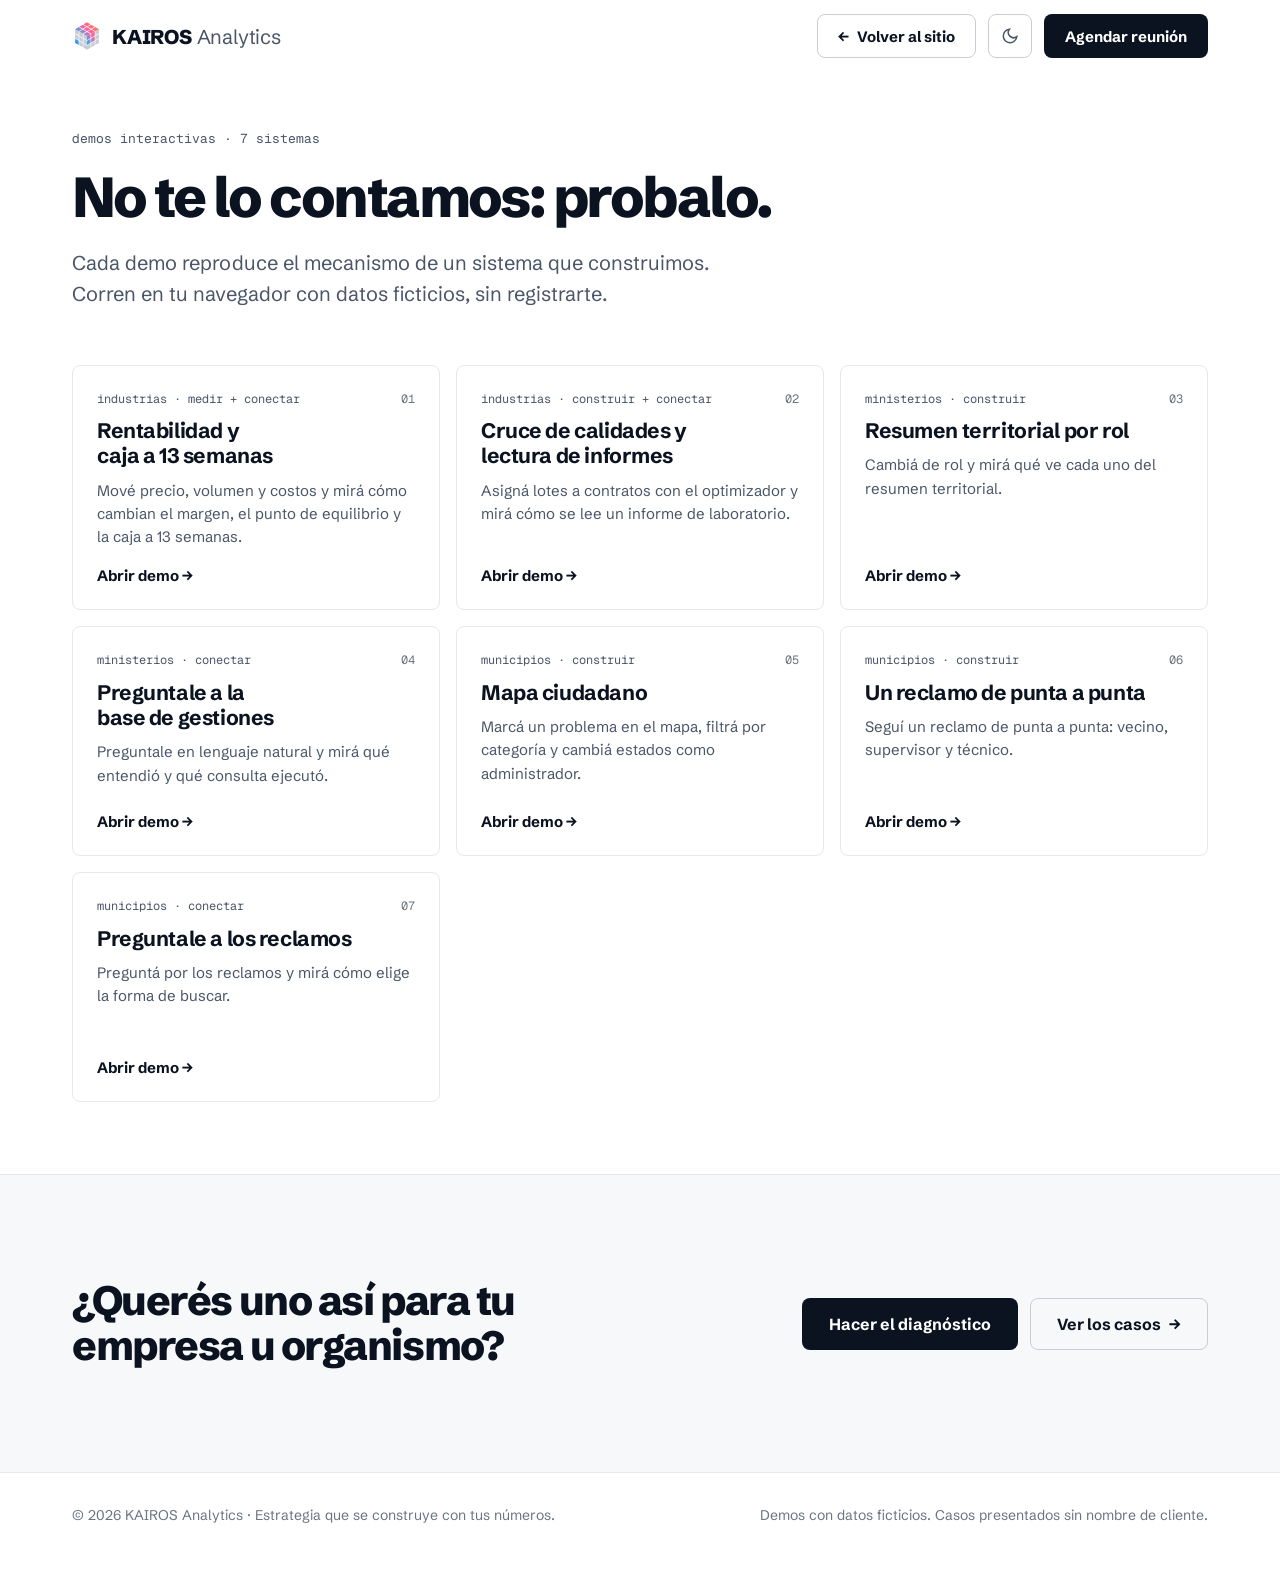
==== commit abb941d6: "Lema "Estrategia que se construye con tus números" e imagen para compartir (og:image) Co-Authored-By" ====
--- a/demo/index.html
+++ b/demo/index.html
@@ -12,6 +12,12 @@
   <meta property="og:site_name" content="KAIROS Analytics" />
   <meta property="og:title" content="Demos interactivas · KAIROS Analytics" />
   <meta property="og:description" content="Probá en tu navegador el mecanismo de los sistemas que construimos, con datos ficticios." />
+  <meta property="og:url" content="https://kairosanalytics.com.ar/demo/" />
+  <meta property="og:image" content="https://kairosanalytics.com.ar/files/og-image.png" />
+  <meta property="og:image:width" content="1200" />
+  <meta property="og:image:height" content="630" />
+  <meta property="og:image:alt" content="KAIROS Analytics: Entendemos tus números. Construimos tus sistemas. Estrategia que se construye con tus números." />
+  <meta name="twitter:card" content="summary_large_image" />
   <link rel="icon" href="data:image/svg+xml,%3Csvg xmlns='http://www.w3.org/2000/svg' viewBox='0 0 48 48'%3E%3Cdefs%3E%3ClinearGradient id='g' gradientUnits='userSpaceOnUse' x1='0' y1='48' x2='48' y2='0'%3E%3Cstop offset='0' stop-color='%236a5cff'/%3E%3Cstop offset='0.35' stop-color='%2319b8f0'/%3E%3Cstop offset='0.62' stop-color='%23ff5fa2'/%3E%3Cstop offset='0.8' stop-color='%23ff7a59'/%3E%3Cstop offset='1' stop-color='%23ffcb57'/%3E%3C/linearGradient%3E%3C/defs%3E%3Cg fill='%23a9aeb9'%3E%3Cpolygon points='24.00,24.00 18.29,20.70 18.29,27.30 24.00,30.60'/%3E%3Cpolygon points='24.00,31.70 18.29,28.40 18.29,35.00 24.00,38.30'/%3E%3Cpolygon points='24.00,39.40 18.29,36.10 18.29,42.70 24.00,46.00'/%3E%3Cpolygon points='17.33,20.15 11.62,16.85 11.62,23.45 17.33,26.75'/%3E%3Cpolygon points='17.33,27.85 11.62,24.55 11.62,31.15 17.33,34.45'/%3E%3Cpolygon points='17.33,35.55 11.62,32.25 11.62,38.85 17.33,42.15'/%3E%3Cpolygon points='10.67,16.30 4.95,13.00 4.95,19.60 10.67,22.90'/%3E%3Cpolygon points='10.67,24.00 4.95,20.70 4.95,27.30 10.67,30.60'/%3E%3Cpolygon points='24.00,39.40 29.71,36.10 29.71,42.70 24.00,46.00'/%3E%3Cpolygon points='30.67,35.55 36.38,32.25 36.38,38.85 30.67,42.15'/%3E%3Cpolygon points='37.34,16.30 43.05,13.00 43.05,19.60 37.34,22.90'/%3E%3Cpolygon points='37.34,24.00 43.05,20.70 43.05,27.30 37.34,30.60'/%3E%3Cpolygon points='37.34,31.70 43.05,28.40 43.05,35.00 37.34,38.30'/%3E%3C/g%3E%3Cg fill='url%28%23g%29'%3E%3Cpolygon points='10.67,31.70 4.95,28.40 4.95,35.00 10.67,38.30'/%3E%3Cpolygon points='24.00,24.00 29.71,20.70 29.71,27.30 24.00,30.60'/%3E%3Cpolygon points='24.00,31.70 29.71,28.40 29.71,35.00 24.00,38.30'/%3E%3Cpolygon points='30.67,20.15 36.38,16.85 36.38,23.45 30.67,26.75'/%3E%3Cpolygon points='30.67,27.85 36.38,24.55 36.38,31.15 30.67,34.45'/%3E%3Cpolygon points='24.00,24.00 29.71,20.70 24.00,17.40 18.29,20.70'/%3E%3Cpolygon points='17.33,20.15 23.05,16.85 17.33,13.55 11.62,16.85'/%3E%3Cpolygon points='10.67,16.30 16.38,13.00 10.66,9.70 4.95,13.00'/%3E%3Cpolygon points='30.67,20.15 36.38,16.85 30.67,13.55 24.95,16.85'/%3E%3Cpolygon points='24.00,16.30 29.71,13.00 24.00,9.70 18.29,13.00'/%3E%3Cpolygon points='17.33,12.45 23.05,9.15 17.33,5.85 11.62,9.15'/%3E%3Cpolygon points='37.34,16.30 43.05,13.00 37.33,9.70 31.62,13.00'/%3E%3Cpolygon points='30.67,12.45 36.38,9.15 30.67,5.85 24.95,9.15'/%3E%3Cpolygon points='24.00,8.60 29.71,5.30 24.00,2.00 18.29,5.30'/%3E%3C/g%3E%3C/svg%3E" />
   <link rel="preconnect" href="https://fonts.googleapis.com" />
   <link rel="preconnect" href="https://fonts.gstatic.com" crossorigin />
@@ -69,7 +75,7 @@
 
 <footer>
   <div class="wrap">
-    <span>© <span id="year">2026</span> <span data-brand>KAIROS Analytics</span> · Conectar, medir y construir.</span>
+    <span>© <span id="year">2026</span> <span data-brand>KAIROS Analytics</span> · Estrategia que se construye con tus números.</span>
     <span>Demos con datos ficticios. Casos presentados sin nombre de cliente.</span>
   </div>
 </footer>
--- a/styles.css
+++ b/styles.css
@@ -216,7 +216,7 @@
               var(--bg);
   border: 1px solid var(--line); border-radius: var(--radius);
 }
-.graphic-bars, .graphic-map, .graphic-axis { width: 408px; max-width: 100%; }
+.graphic-panel > [data-grafico], .graphic-axis { width: 408px; max-width: 100%; }
 .bars, .map { display: block; width: 100%; height: auto; }
 .map .cell-off { fill: var(--surface-2); }
 .bars rect, .map .cell-on { transform-box: fill-box; transition: transform .8s var(--ease) var(--d), opacity .6s var(--ease) var(--d); }
@@ -354,7 +354,8 @@
 @media (prefers-reduced-motion: reduce) {
   *, *::before, *::after { animation: none !important; transition: none !important; }
   .reveal, .method .rule-item { opacity: 1; transform: none; }
-  .method-track i, .bars rect, .map .cell-on, .mosaic .cell-on { transform: none; opacity: 1; }
+  .method-track i, .bars rect, .map .cell-on, .mosaic .cell-on, .gfx :is(.grow, .grow-x, .pop, .drop) { transform: none; opacity: 1; }
+  .gfx .draw { stroke-dashoffset: 0; }
   html { scroll-behavior: auto; }
 }
 
@@ -522,3 +523,94 @@
 .demo-cta-bar { display: flex; flex-wrap: wrap; gap: 24px 48px; align-items: center; justify-content: space-between; }
 .demo-cta-bar h2 { max-width: 640px; }
 @media (max-width: 640px) { .demo-back { display: none; } }
+
+/* ---------- Cómo trabajamos: una columna por eje ---------- */
+.method-cols { list-style: none; margin: 0; padding: 0; display: grid; grid-template-columns: repeat(3, minmax(0, 1fr)); gap: 0 48px; }
+.method-col { display: grid; grid-template-rows: subgrid; grid-row: span 2; }
+.method-head { border-top: 1px solid var(--line-strong); padding: 24px 0 8px; display: grid; gap: 6px; align-content: start; }
+.method-verbo { font-size: clamp(32px, 3.4vw, 48px); line-height: 1; font-weight: 800; letter-spacing: -0.045em; }
+.method-nombre { font-size: 15px; font-weight: 500; color: var(--ink-2); }
+.method-pasos { list-style: none; margin: 0; padding: 0; }
+.method-pasos .rule-item { border-top-color: var(--line); padding: 18px 0 22px; gap: 6px; }
+.method-pasos .rule-item > b { font-size: 17px; }
+@media (max-width: 1000px) {
+  .method-cols { grid-template-columns: minmax(0, 1fr); gap: 32px; }
+  .method-col { grid-template-rows: none; grid-row: auto; }
+}
+
+/* ---------- Gráficos por sector (.gfx) ---------- */
+.gfx { display: block; width: 100%; height: auto; overflow: visible; }
+.gfx .cell-off { fill: var(--surface-2); }
+.gfx-ground { stroke: var(--line-strong); stroke-width: 1; }
+.gfx-t { font-family: var(--font-mono); font-size: 11px; fill: var(--ink-2); }
+.gfx-hoy { fill: none; stroke: var(--ink); stroke-width: 1.5; stroke-dasharray: 3 3; }
+.gfx-plan { fill: none; stroke: var(--ink-2); stroke-width: 1.5; stroke-dasharray: 5 4; }
+.gfx-route { fill: none; stroke: url(#gRoute); stroke-width: 4; stroke-linecap: round; stroke-linejoin: round; }
+.gfx-link { fill: none; stroke: url(#gNet); stroke-width: 2.5; stroke-linecap: round; }
+.gfx-sub { fill: none; stroke: var(--line-strong); stroke-width: 1.5; }
+.gfx :is(.grow, .pop, .drop) { transform-box: fill-box; transition: transform .7s var(--ease) var(--d), opacity .5s var(--ease) var(--d); }
+.gfx .grow { transform-origin: bottom; transform: scaleY(0); }
+.gfx .pop { transform-origin: center; transform: scale(0); }
+.gfx .drop { transform: translateY(-40px); opacity: 0; transition-duration: .45s; }
+.gfx .draw { stroke-dasharray: 1; stroke-dashoffset: 1; transition: stroke-dashoffset 1.1s var(--ease) var(--d); }
+.graphic-panel.in .gfx :is(.grow, .pop, .drop) { transform: none; opacity: 1; }
+.graphic-panel.in .gfx .draw { stroke-dashoffset: 0; }
+.graphic-panel.in .gfx .bar-alert { animation: alertPulse 2.4s ease-in-out 1.6s infinite; }
+.gfx .grow-x { transform-box: fill-box; transform-origin: left; transform: scaleX(0); transition: transform .7s var(--ease) var(--d); }
+.graphic-panel.in .gfx .grow-x { transform: none; }
+/* Diagnóstico · cuestionario por bloques, avisos de campos obligatorios, resultado y calculadora */
+.diag-bloque { margin-top: 20px; }
+.diag-bloque-head { display: grid; gap: 2px; padding: 14px 0 4px; border-top: 2px solid var(--ink); }
+.diag-bloque-head b { font-size: 18px; letter-spacing: -0.01em; }
+.diag-bloque-head span { color: var(--ink-2); font-size: 14px; }
+.diag-q legend { grid-template-columns: auto 1fr; column-gap: 10px; align-items: baseline; }
+.diag-q legend .label-sm { color: var(--ink-3); }
+.diag-opts { grid-template-columns: repeat(3, minmax(0, 1fr)); }
+.diag-opts label span { text-align: center; }
+.diag-extra { display: grid; gap: 6px; margin-top: 12px; max-width: 320px; }
+.diag-extra[hidden] { display: none; }
+.field-error { margin: 6px 0 0; color: var(--bad); font-size: 14px; font-weight: 500; }
+.field-error[hidden] { display: none; }
+.contact-form input[aria-invalid] { border-color: var(--bad); }
+.diag-q.is-invalid { box-shadow: inset 3px 0 0 var(--bad); padding-left: 14px; }
+.diag-q.is-invalid .diag-opts label span { border-color: var(--bad); }
+.form-alert { margin-top: 16px; padding: 12px 16px; border-radius: var(--radius); background: var(--bad-soft); color: var(--ink); border: 1px solid var(--bad); font-size: 15px; display: flex; flex-wrap: wrap; gap: 4px 10px; align-items: baseline; }
+.form-alert[hidden] { display: none; }
+.form-alert .link-btn { color: var(--ink); font-weight: 700; }
+.diag-total { margin-top: 8px; padding: 18px 20px; border-radius: var(--radius); border: 1px solid var(--line-strong); display: grid; gap: 8px; }
+.diag-total p { margin: 0; font-weight: 500; }
+.diag-pct { font-weight: 800; font-size: 28px; letter-spacing: -0.03em; }
+.diag-total .meter, .diag-eje .meter { background: var(--surface-2); }
+:is(.diag-total, .diag-eje).ok .meter i { background: var(--ok); }
+:is(.diag-total, .diag-eje).warn .meter i { background: var(--warn); }
+:is(.diag-total, .diag-eje).bad .meter i { background: var(--bad); }
+.diag-total.ok .diag-pct { color: var(--ok); }
+.diag-total.warn .diag-pct { color: var(--warn); }
+.diag-total.bad .diag-pct { color: var(--bad); }
+.diag-ejes { margin-top: 20px; }
+.diag-brecha { margin-top: 24px; display: grid; gap: 8px; }
+.diag-brecha p { margin: 0; color: var(--ink-2); }
+.diag-brecha b { color: var(--ink); }
+.calc { margin-top: 20px; border: 1px solid var(--line-strong); border-radius: var(--radius); padding: 0 20px; }
+.calc[open] { padding-bottom: 20px; }
+.calc summary { cursor: pointer; padding: 16px 0; display: flex; flex-wrap: wrap; gap: 4px 12px; align-items: baseline; }
+.calc .form-row { margin-top: 4px; }
+.calc .form-row > div { gap: 6px; }
+.calc-t { width: 100%; border-collapse: collapse; margin-top: 16px; font-size: 15px; }
+.calc-t td { padding: 8px 0; border-top: 1px solid var(--line); }
+.calc-t .num { text-align: right; font-variant-numeric: tabular-nums; font-family: var(--font-mono); }
+.calc-t .pos { color: var(--ok); }
+.calc-t .neg { color: var(--bad); }
+.calc-lectura { margin: 12px 0 0; color: var(--ink-2); }
+.calc-mejora { margin: 12px 0 0; padding: 12px 14px; border-radius: var(--radius); background: var(--surface-2); }
+.contact-form .check-line { display: flex; gap: 10px; align-items: center; margin-top: 16px; font: 15px var(--font); color: var(--ink); cursor: pointer; }
+.contact-form .check-line input { width: 18px; min-height: 18px; height: 18px; padding: 0; accent-color: var(--brand); }
+@media (max-width: 640px) { .diag-opts { grid-template-columns: repeat(3, minmax(0, 1fr)); } .diag-opts label span { padding: 10px 6px; font-size: 14px; } }
+
+/* Resultado del envío del diagnóstico */
+.form-status { margin-top: 16px; padding: 12px 16px; border-radius: var(--radius); color: var(--ink); font-size: 15px; display: flex; flex-wrap: wrap; gap: 4px 10px; align-items: baseline; border: 1px solid; }
+.form-status[hidden] { display: none; }
+.form-status-ok { background: var(--ok-soft); border-color: var(--ok); }
+.form-status-bad { background: var(--bad-soft); border-color: var(--bad); }
+.form-status .link-btn { color: var(--ink); font-weight: 700; }
+.hp { position: absolute; left: -9999px; width: 1px; height: 1px; opacity: 0; }
